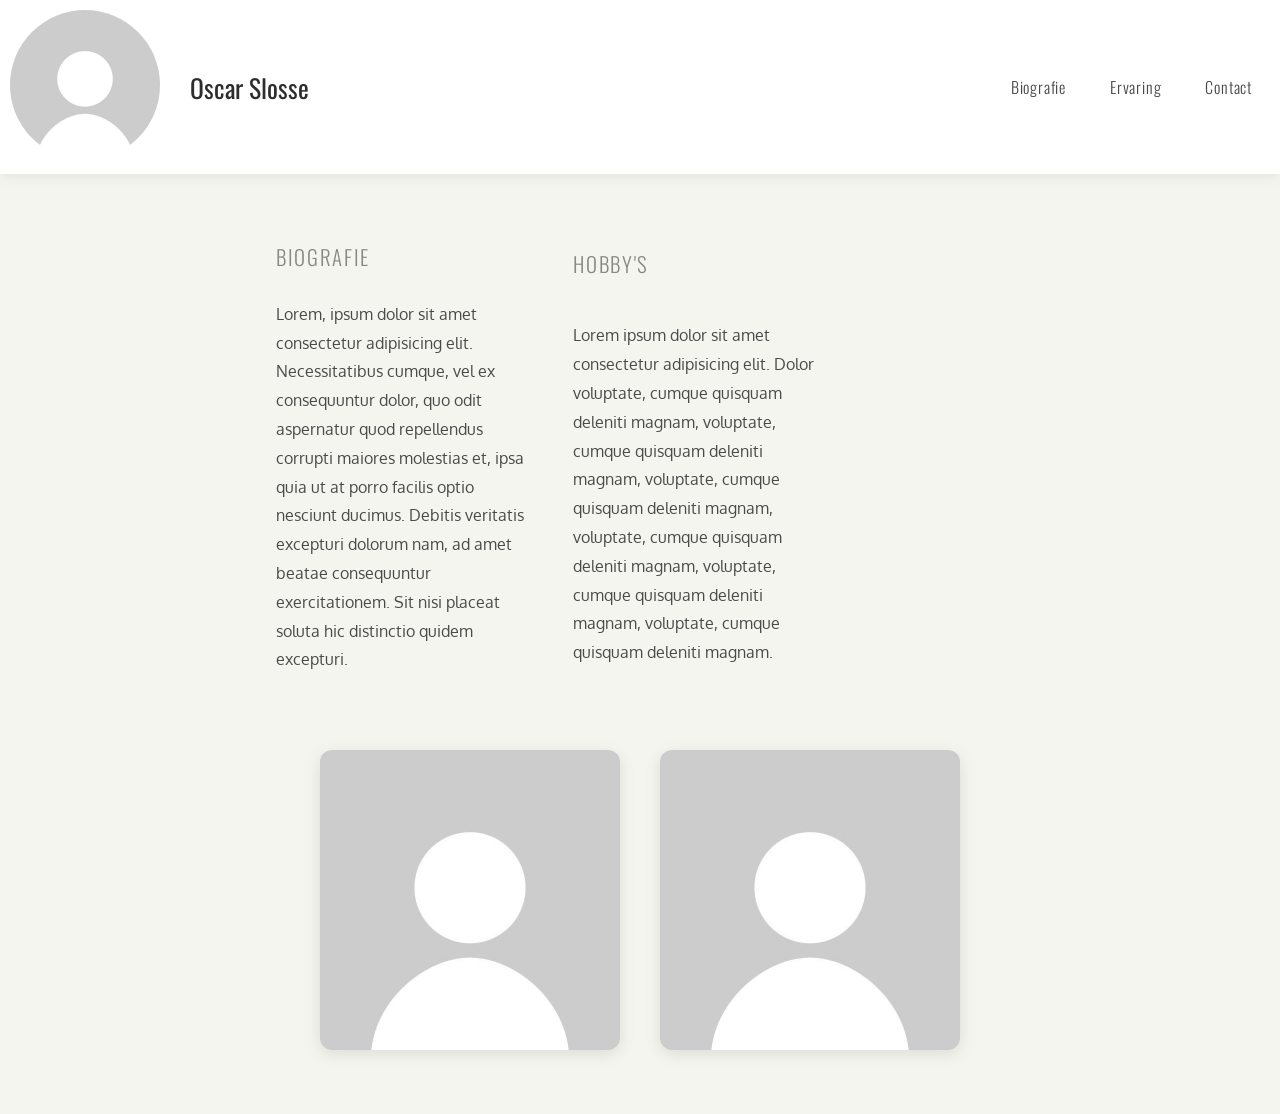
==== index.html @ 10321d47 "base design of my website, not sure what colors yet, buuuut i have 8 hours to finalize my decision :" ====
<!doctype html>
<html lang="en">
    <head>
        <meta charset="UTF-8" />
        <meta name="viewport" content="width=device-width, initial-scale=1.0" />
        <link rel="stylesheet" href="style.css" />
        <title>Oscar Slosse - Biografie</title>
    </head>
    <body>
        <div class="wrapper">
            <div class="nav">
                <div class="pfp">
                    <img src="images/pfp.jpg" alt="profiel foto" width="150px" />
                </div>
                <div class="flex">
                    <div class="naam">
                        <h1>Oscar Slosse</h1>
                    </div>
                    <div class="navbar">
                        <ul>
                            <li><a href="index.html">Biografie</a></li>
                            <li><a href="index.html">Ervaring</a></li>
                            <li><a href="index.html">Contact</a></li>
                        </ul>
                    </div>
                </div>
            </div>
            <div class="bio">
                <div class="heroh">
                    <div class="hero">
                        <h3>Biografie</h3>
                        <p>
                            Lorem, ipsum dolor sit amet consectetur adipisicing elit.
                            Necessitatibus cumque, vel ex consequuntur dolor, quo odit
                            aspernatur quod repellendus corrupti maiores molestias et, ipsa quia
                            ut at porro facilis optio nesciunt ducimus. Debitis veritatis
                            excepturi dolorum nam, ad amet beatae consequuntur exercitationem.
                            Sit nisi placeat soluta hic distinctio quidem excepturi.
                        </p>
                    </div>
                    <div class="hobby">
                        <h3>Hobby's</h3>
                        <p>
                            Lorem ipsum dolor sit amet consectetur adipisicing elit. Dolor
                            voluptate, cumque quisquam deleniti magnam, voluptate, cumque
                            quisquam deleniti magnam, voluptate, cumque quisquam deleniti
                            magnam, voluptate, cumque quisquam deleniti magnam, voluptate,
                            cumque quisquam deleniti magnam, voluptate, cumque quisquam
                            deleniti magnam.
                        </p>
                    </div>
                </div>
                <div class="imgwrapper">
                    <div class="foto-samen">
                        <div class="img1">
                            <img src="images/pfp.jpg" alt="linker foto" />
                        </div>
                        <div class="img2">
                            <img src="images/pfp.jpg" alt="rechter foto" />
                        </div>
                    </div>
                </div>
            </div>
        </div>
    </body>
</html>
---- style.css ----
@import url("https://fonts.googleapis.com/css2?family=Oswald:wght@200..700&display=swap");
@import url('https://fonts.googleapis.com/css2?family=Oxygen:wght@400;700&display=swap');

body {
    margin: 0;
    font-family: "Oxygen", sans-serif;
    color: #2d2d2d;
    background-color: #f5f5f0;
}
.wrapper {
    margin: 0 auto;
}
.pfp img {
    border-radius: 50%;
}
.nav {
    background-color: #ffffff;
    display: flex;
    flex-direction: row;
    position: fixed;
    top: 0;
    width: 100%;
    padding: 10px;
    box-shadow: 0 2px 12px rgba(0, 0, 0, 0.08);
    box-sizing: border-box;
}
.flex {
    display: flex;
    justify-content: space-between;
    width: 100%;
    align-items: center;
}
.bio {
    padding-top: 20px;
}

.heroh {
    display: flex;
    flex-direction: row;
    width: 60%;
    margin: 0 auto;
    gap: 24px;
}

.hobby {
    padding-top: 200px;
    padding-left: 20px;
    display: flex;
    flex-direction: column;
    justify-content: space-around;
    width: 33%;
}
.naam {
    margin-left: 30px;
}
.naam h1 {
    font-family: "Oswald", sans-serif;
    font-weight: 400;
    font-size: 1.6rem;
    color: #2d2d2d;
    margin: 0;
}
.navbar ul {
    display: flex;
    flex-direction: row;
    margin-right: 10%;
    list-style-type: none;
    padding: 0;
    gap: 8px;
}

.navbar ul li {
    color: #4a4a4a;
    font-family: "Oswald", sans-serif;
    font-size: 1rem;
    font-weight: 300;
    background-color: transparent;
    margin-right: 0;
    padding: 8px 18px;
    border-radius: 8px;
    letter-spacing: 0.05em;
    transition: background-color 0.2s, color 0.2s;
}
.navbar ul li a {
    color: inherit;
    text-decoration: none;
}

.navbar ul li:hover {
    background-color: #e8e8e3;
    color: #1a1a1a;
    cursor: pointer;
}
.hero {
    padding-top: 200px;
    padding-left: 20px;
    display: flex;
    flex-direction: column;
    justify-content: space-around;
    width: 33%;
}
.hero h3, .hobby h3 {
    font-family: "Oswald", sans-serif;
    font-weight: 300;
    font-size: 1.3rem;
    letter-spacing: 0.08em;
    text-transform: uppercase;
    color: #888880;
    margin-bottom: 12px;
}
.hero p, .hobby p {
    line-height: 1.8;
    color: #4a4a4a;
}
.imgwrapper {
    display: flex;
    flex-direction: row;
    flex: 1;
    align-items: center;
    justify-content: center;
    padding: 40px 0;
}
.img1 img, .img2 img {
    width: 300px;
    border-radius: 12px;
    box-shadow: 0 4px 16px rgba(0, 0, 0, 0.1);
    padding: 0;
}

.foto-samen {
    display: flex;
    gap: 40px;
    padding: 20px;
}
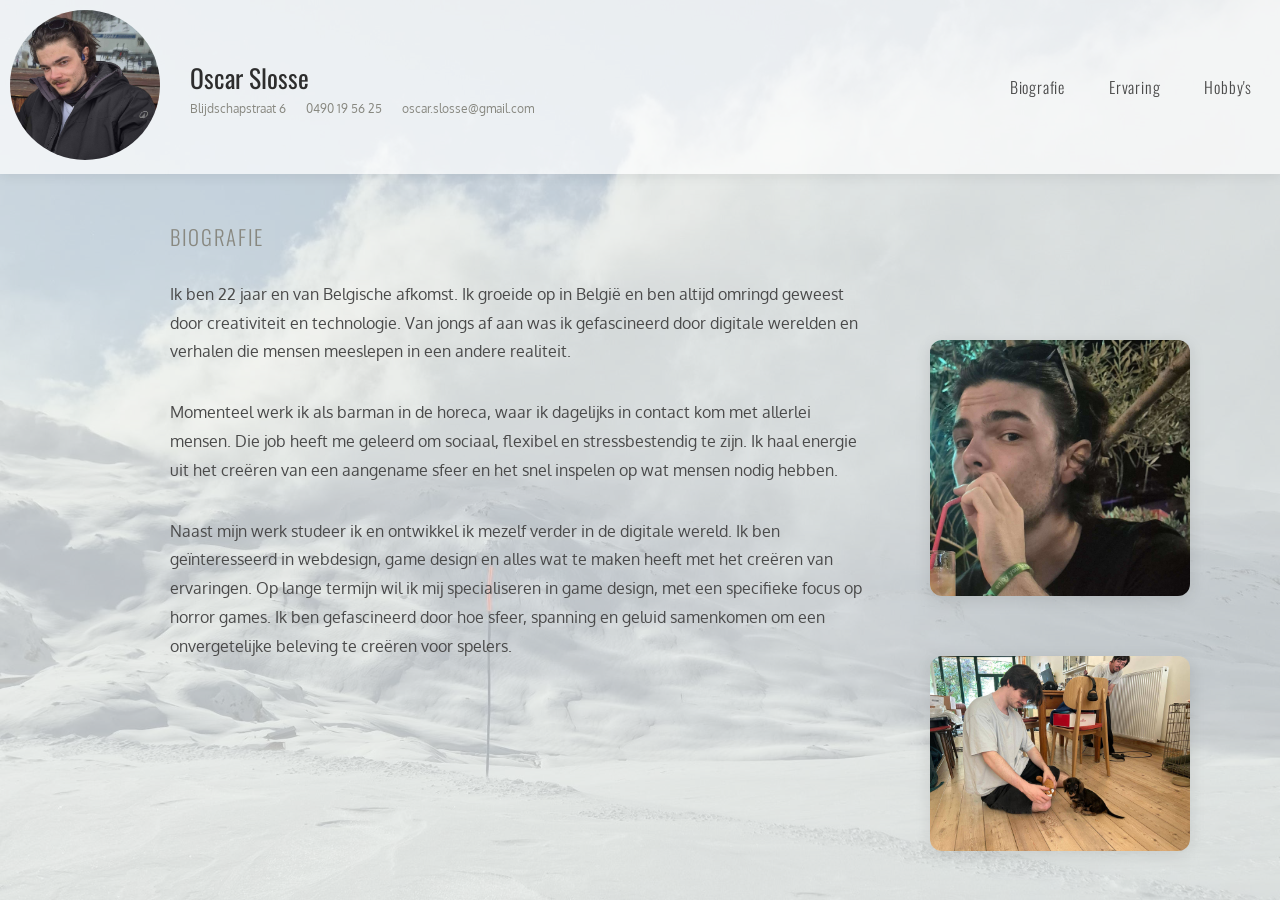
==== commit ab849197: "its coming all together on the 1st page" ====
--- a/index.html
+++ b/index.html
@@ -10,53 +10,46 @@
         <div class="wrapper">
             <div class="nav">
                 <div class="pfp">
-                    <img src="images/pfp.jpg" alt="profiel foto" width="150px" />
+                    <img src="images/sip.jpg" alt="profiel foto" width="150px" />
                 </div>
                 <div class="flex">
                     <div class="naam">
                         <h1>Oscar Slosse</h1>
+                        <div class="contact-info">
+                            <span>Blijdschapstraat 6</span>
+                            <span><a 0490195625>0490 19 56 25</a></span>
+                            <span><a oscar.slosse@gmail.com>oscar.slosse@gmail.com</a></span>
+                        </div>
                     </div>
                     <div class="navbar">
                         <ul>
                             <li><a href="index.html">Biografie</a></li>
                             <li><a href="index.html">Ervaring</a></li>
-                            <li><a href="index.html">Contact</a></li>
+                            <li><a href="index.html">Hobby's</a></li>
                         </ul>
                     </div>
                 </div>
             </div>
             <div class="bio">
-                <div class="heroh">
+                <div class="bio-layout">
                     <div class="hero">
                         <h3>Biografie</h3>
                         <p>
-                            Lorem, ipsum dolor sit amet consectetur adipisicing elit.
-                            Necessitatibus cumque, vel ex consequuntur dolor, quo odit
-                            aspernatur quod repellendus corrupti maiores molestias et, ipsa quia
-                            ut at porro facilis optio nesciunt ducimus. Debitis veritatis
-                            excepturi dolorum nam, ad amet beatae consequuntur exercitationem.
-                            Sit nisi placeat soluta hic distinctio quidem excepturi.
+                            Ik ben 22 jaar en van Belgische afkomst. Ik groeide op in België en ben altijd omringd geweest door creativiteit en technologie. Van jongs af aan was ik gefascineerd door digitale werelden en verhalen die mensen meeslepen in een andere realiteit.
+                        </p>
+                        <p>
+                            Momenteel werk ik als barman in de horeca, waar ik dagelijks in contact kom met allerlei mensen. Die job heeft me geleerd om sociaal, flexibel en stressbestendig te zijn. Ik haal energie uit het creëren van een aangename sfeer en het snel inspelen op wat mensen nodig hebben.
+                        </p>
+                        <p>
+                            Naast mijn werk studeer ik en ontwikkel ik mezelf verder in de digitale wereld. Ik ben geïnteresseerd in webdesign, game design en alles wat te maken heeft met het creëren van ervaringen. Op lange termijn wil ik mij specialiseren in game design, met een specifieke focus op horror games. Ik ben gefascineerd door hoe sfeer, spanning en geluid samenkomen om een onvergetelijke beleving te creëren voor spelers.
                         </p>
                     </div>
-                    <div class="hobby">
-                        <h3>Hobby's</h3>
-                        <p>
-                            Lorem ipsum dolor sit amet consectetur adipisicing elit. Dolor
-                            voluptate, cumque quisquam deleniti magnam, voluptate, cumque
-                            quisquam deleniti magnam, voluptate, cumque quisquam deleniti
-                            magnam, voluptate, cumque quisquam deleniti magnam, voluptate,
-                            cumque quisquam deleniti magnam, voluptate, cumque quisquam
-                            deleniti magnam.
-                        </p>
-                    </div>
-                </div>
-                <div class="imgwrapper">
-                    <div class="foto-samen">
+                    <div class="imgwrapper">
                         <div class="img1">
-                            <img src="images/pfp.jpg" alt="linker foto" />
+                            <img src="images/drink.jpg" alt="linker foto" />
                         </div>
                         <div class="img2">
-                            <img src="images/pfp.jpg" alt="rechter foto" />
+                            <img src="images/dog.jpg" alt="rechter foto" />
                         </div>
                     </div>
                 </div>
--- a/style.css
+++ b/style.css
@@ -1,11 +1,18 @@
 @import url("https://fonts.googleapis.com/css2?family=Oswald:wght@200..700&display=swap");
 @import url('https://fonts.googleapis.com/css2?family=Oxygen:wght@400;700&display=swap');
 
+html {
+    background-image: url("images/snow.jpg");
+    background-size: cover;
+    background-position: center;
+    background-attachment: fixed;
+}
 body {
     margin: 0;
     font-family: "Oxygen", sans-serif;
     color: #2d2d2d;
-    background-color: #f5f5f0;
+    background-color: rgba(245, 245, 240, 0.7);
+    min-height: 100vh;
 }
 .wrapper {
     margin: 0 auto;
@@ -14,7 +21,7 @@
     border-radius: 50%;
 }
 .nav {
-    background-color: #ffffff;
+    background-color: rgba(255, 255, 255, 0.7);
     display: flex;
     flex-direction: row;
     position: fixed;
@@ -34,12 +41,14 @@
     padding-top: 20px;
 }
 
-.heroh {
+.bio-layout {
     display: flex;
     flex-direction: row;
-    width: 60%;
+    align-items: flex-start;
+    max-width: 1100px;
     margin: 0 auto;
-    gap: 24px;
+    padding: 0 40px;
+    gap: 60px;
 }
 
 .hobby {
@@ -58,7 +67,17 @@
     font-weight: 400;
     font-size: 1.6rem;
     color: #2d2d2d;
-    margin: 0;
+    margin: 0 0 4px 0;
+}
+.contact-info {
+    display: flex;
+    gap: 20px;
+    font-size: 0.78rem;
+    color: #888880;
+}
+.contact-info a {
+    color: inherit;
+    text-decoration: none;
 }
 .navbar ul {
     display: flex;
@@ -92,12 +111,11 @@
     cursor: pointer;
 }
 .hero {
-    padding-top: 200px;
-    padding-left: 20px;
+    padding-top: 180px;
+    padding-left: 80px;
     display: flex;
     flex-direction: column;
-    justify-content: space-around;
-    width: 33%;
+    flex: 1;
 }
 .hero h3, .hobby h3 {
     font-family: "Oswald", sans-serif;
@@ -114,21 +132,15 @@
 }
 .imgwrapper {
     display: flex;
-    flex-direction: row;
-    flex: 1;
+    flex-direction: column;
     align-items: center;
-    justify-content: center;
-    padding: 40px 0;
+    gap: 60px;
+    padding-top: 320px;
+    flex-shrink: 0;
 }
 .img1 img, .img2 img {
-    width: 300px;
+    width: 260px;
     border-radius: 12px;
     box-shadow: 0 4px 16px rgba(0, 0, 0, 0.1);
-    padding: 0;
-}
-
-.foto-samen {
-    display: flex;
-    gap: 40px;
-    padding: 20px;
+    display: block;
 }
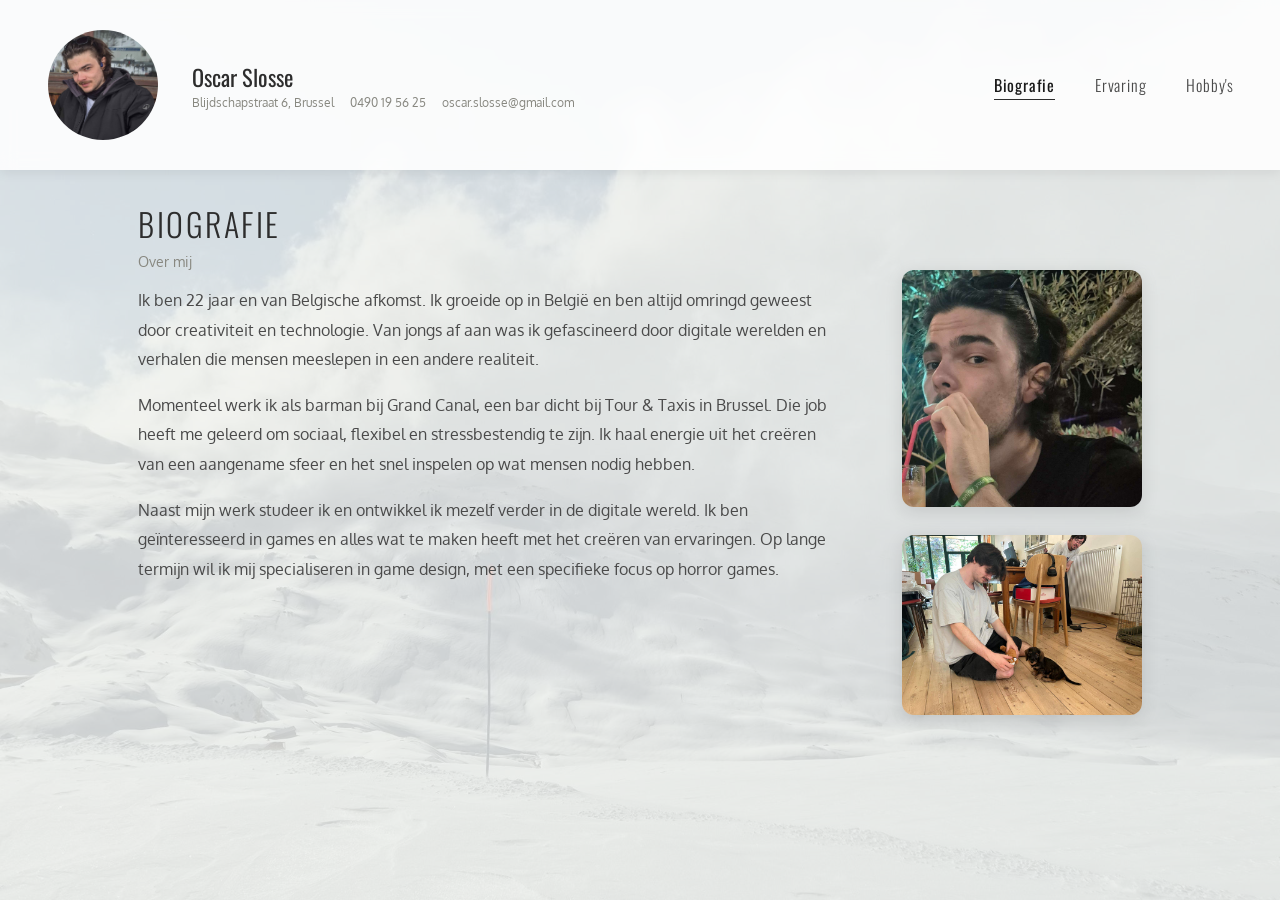
==== commit ad5169a7: "final product Co-authored-by: Copilot <copilot@github.com>" ====
--- a/index.html
+++ b/index.html
@@ -1,59 +1,69 @@
 <!doctype html>
-<html lang="en">
+<html lang="nl">
     <head>
         <meta charset="UTF-8" />
         <meta name="viewport" content="width=device-width, initial-scale=1.0" />
+        <meta name="description" content="Oscar Slosse - Belgische student en barman uit Brussel, geïnteresseerd in webdesign en game design. Lees mijn biografie, bekijk mijn ervaring en hobby's." />
         <link rel="stylesheet" href="style.css" />
         <title>Oscar Slosse - Biografie</title>
     </head>
     <body>
-        <div class="wrapper">
-            <div class="nav">
+        <nav class="nav">
+            <div class="nav-brand">
                 <div class="pfp">
-                    <img src="images/sip.jpg" alt="profiel foto" width="150px" />
+                    <img src="images/sip.jpg" alt="Profielfoto van Oscar Slosse" />
                 </div>
-                <div class="flex">
-                    <div class="naam">
-                        <h1>Oscar Slosse</h1>
-                        <div class="contact-info">
-                            <span>Blijdschapstraat 6</span>
-                            <span><a 0490195625>0490 19 56 25</a></span>
-                            <span><a oscar.slosse@gmail.com>oscar.slosse@gmail.com</a></span>
-                        </div>
-                    </div>
-                    <div class="navbar">
-                        <ul>
-                            <li><a href="index.html">Biografie</a></li>
-                            <li><a href="index.html">Ervaring</a></li>
-                            <li><a href="index.html">Hobby's</a></li>
-                        </ul>
+                <div class="naam">
+                    <h1>Oscar Slosse</h1>
+                    <div class="contact-info">
+                        <span>Blijdschapstraat 6, Brussel</span>
+                        <span><a +32490195625>0490 19 56 25</a></span>
+                        <span><a oscar.slosse@gmail.com>oscar.slosse@gmail.com</a></span>
                     </div>
                 </div>
             </div>
-            <div class="bio">
-                <div class="bio-layout">
-                    <div class="hero">
-                        <h3>Biografie</h3>
-                        <p>
-                            Ik ben 22 jaar en van Belgische afkomst. Ik groeide op in België en ben altijd omringd geweest door creativiteit en technologie. Van jongs af aan was ik gefascineerd door digitale werelden en verhalen die mensen meeslepen in een andere realiteit.
-                        </p>
-                        <p>
-                            Momenteel werk ik als barman in de horeca, waar ik dagelijks in contact kom met allerlei mensen. Die job heeft me geleerd om sociaal, flexibel en stressbestendig te zijn. Ik haal energie uit het creëren van een aangename sfeer en het snel inspelen op wat mensen nodig hebben.
-                        </p>
-                        <p>
-                            Naast mijn werk studeer ik en ontwikkel ik mezelf verder in de digitale wereld. Ik ben geïnteresseerd in webdesign, game design en alles wat te maken heeft met het creëren van ervaringen. Op lange termijn wil ik mij specialiseren in game design, met een specifieke focus op horror games. Ik ben gefascineerd door hoe sfeer, spanning en geluid samenkomen om een onvergetelijke beleving te creëren voor spelers.
-                        </p>
-                    </div>
-                    <div class="imgwrapper">
-                        <div class="img1">
-                            <img src="images/drink.jpg" alt="linker foto" />
-                        </div>
-                        <div class="img2">
-                            <img src="images/dog.jpg" alt="rechter foto" />
-                        </div>
-                    </div>
+            <button class="hamburger" aria-label="Toggle navigatie" onclick="toggleMenu()">
+                <span></span>
+                <span></span>
+                <span></span>
+            </button>
+            <div class="navbar">
+                <ul>
+                    <li><a href="index.html" class="active">Biografie</a></li>
+                    <li><a href="ervaring.html">Ervaring</a></li>
+                    <li><a href="hobby.html">Hobby's</a></li>
+                </ul>
+            </div>
+        </nav>
+
+        <main class="page-content">
+            <div class="page-header">
+                <h2>Biografie</h2>
+                <p class="subtitle">Over mij</p>
+            </div>
+            <div class="bio-layout">
+                <div class="hero">
+                    <p>
+                        Ik ben 22 jaar en van Belgische afkomst. Ik groeide op in België en ben altijd omringd geweest door creativiteit en technologie. Van jongs af aan was ik gefascineerd door digitale werelden en verhalen die mensen meeslepen in een andere realiteit.
+                    </p>
+                    <p>
+                        Momenteel werk ik als barman bij Grand Canal, een bar dicht bij Tour & Taxis in Brussel. Die job heeft me geleerd om sociaal, flexibel en stressbestendig te zijn. Ik haal energie uit het creëren van een aangename sfeer en het snel inspelen op wat mensen nodig hebben.
+                    </p>
+                    <p>
+                        Naast mijn werk studeer ik en ontwikkel ik mezelf verder in de digitale wereld. Ik ben geïnteresseerd in games en alles wat te maken heeft met het creëren van ervaringen. Op lange termijn wil ik mij specialiseren in game design, met een specifieke focus op horror games.
+                    </p>
+                </div>
+                <div class="imgwrapper">
+                    <img src="images/drink.jpg" alt="Oscar als barman bij Grand Canal" />
+                    <img src="images/dog.jpg" alt="Oscar in zijn vrije tijd" />
                 </div>
             </div>
-        </div>
+        </main>
+        <script>
+            function toggleMenu() {
+                document.querySelector('.nav').classList.toggle('nav-open');
+                document.querySelector('.hamburger').classList.toggle('active');
+            }
+        </script>
     </body>
 </html>
--- a/style.css
+++ b/style.css
@@ -1,5 +1,22 @@
 @import url("https://fonts.googleapis.com/css2?family=Oswald:wght@200..700&display=swap");
 @import url('https://fonts.googleapis.com/css2?family=Oxygen:wght@400;700&display=swap');
+
+
+@keyframes fadeInUp {
+    from { opacity: 0; transform: translateY(28px); }
+    to   { opacity: 1; transform: translateY(0); }
+}
+@keyframes fadeIn {
+    from { opacity: 0; }
+    to   { opacity: 1; }
+}
+@keyframes bounce {
+    0%, 100% { transform: translateX(-50%) translateY(0); }
+    50%       { transform: translateX(-50%) translateY(9px); }
+}
+
+
+*, *::before, *::after { box-sizing: border-box; }
 
 html {
     background-image: url("images/snow.jpg");
@@ -11,136 +28,555 @@
     margin: 0;
     font-family: "Oxygen", sans-serif;
     color: #2d2d2d;
-    background-color: rgba(245, 245, 240, 0.7);
+    background-color: rgba(245, 245, 240, 0.8);
     min-height: 100vh;
 }
-.wrapper {
-    margin: 0 auto;
-}
-.pfp img {
-    border-radius: 50%;
-}
+
+
 .nav {
-    background-color: rgba(255, 255, 255, 0.7);
+    background-color: rgba(255, 255, 255, 0.88);
+    backdrop-filter: blur(8px);
     display: flex;
     flex-direction: row;
+    align-items: center;
+    justify-content: space-between;
     position: fixed;
     top: 0;
     width: 100%;
-    padding: 10px;
+    padding: 10px 28px;
+    min-height: 90px;
     box-shadow: 0 2px 12px rgba(0, 0, 0, 0.08);
+    z-index: 100;
+    flex-wrap: wrap;
+    gap: 8px;
     box-sizing: border-box;
 }
-.flex {
-    display: flex;
-    justify-content: space-between;
-    width: 100%;
+.nav-brand {
+    display: flex;
     align-items: center;
-}
-.bio {
-    padding-top: 20px;
-}
-
-.bio-layout {
-    display: flex;
-    flex-direction: row;
-    align-items: flex-start;
-    max-width: 1100px;
-    margin: 0 auto;
-    padding: 0 40px;
-    gap: 60px;
-}
-
-.hobby {
-    padding-top: 200px;
-    padding-left: 20px;
-    display: flex;
-    flex-direction: column;
-    justify-content: space-around;
-    width: 33%;
+    gap: 14px;
+}
+.pfp img {
+    border-radius: 50%;
+    width: 150px;
+    height: 150px;
+    object-fit: cover;
+    display: block;
+    padding: 20px;
 }
 .naam {
-    margin-left: 30px;
+    margin: 0;
 }
 .naam h1 {
     font-family: "Oswald", sans-serif;
     font-weight: 400;
-    font-size: 1.6rem;
+    font-size: 1.4rem;
     color: #2d2d2d;
-    margin: 0 0 4px 0;
+    margin: 0 0 2px;
 }
 .contact-info {
     display: flex;
-    gap: 20px;
-    font-size: 0.78rem;
+    gap: 16px;
+    font-size: 0.72rem;
     color: #888880;
+    flex-wrap: wrap;
 }
 .contact-info a {
     color: inherit;
     text-decoration: none;
 }
+
+.hamburger {
+    display: none;
+    flex-direction: column;
+    gap: 5px;
+    background: none;
+    border: none;
+    cursor: pointer;
+    padding: 6px;
+    border-radius: 6px;
+    transition: background-color 0.2s ease;
+}
+.hamburger:hover {
+    background-color: rgba(0, 0, 0, 0.07);
+}
+.hamburger:hover span {
+    background-color: #000000;
+}
+.hamburger span {
+    display: block;
+    width: 24px;
+    height: 2px;
+    background-color: #2d2d2d;
+    border-radius: 2px;
+    transform-origin: center;
+    transition: transform 0.3s ease, opacity 0.3s ease;
+}
+.hamburger.active span:nth-child(1) { transform: translateY(7px) rotate(45deg); } /* AI gebruik*/
+.hamburger.active span:nth-child(2) { opacity: 0; transform: scaleX(0); } /* AI gebruik*/
+.hamburger.active span:nth-child(3) { transform: translateY(-7px) rotate(-45deg); } /* AI gebruik*/
+
+
 .navbar ul {
     display: flex;
     flex-direction: row;
-    margin-right: 10%;
-    list-style-type: none;
+    list-style: none;
     padding: 0;
-    gap: 8px;
-}
-
-.navbar ul li {
+    margin: 0;
+    gap: 4px;
+}
+.navbar ul li a {
+    display: block;
     color: #4a4a4a;
     font-family: "Oswald", sans-serif;
     font-size: 1rem;
     font-weight: 300;
-    background-color: transparent;
-    margin-right: 0;
+    text-decoration: none;
     padding: 8px 18px;
     border-radius: 8px;
     letter-spacing: 0.05em;
+    position: relative;
     transition: background-color 0.2s, color 0.2s;
 }
-.navbar ul li a {
-    color: inherit;
-    text-decoration: none;
-}
-
-.navbar ul li:hover {
-    background-color: #e8e8e3;
+.navbar ul li a::after {
+    content: '';
+    position: absolute;
+    bottom: 5px;
+    left: 18px;
+    right: 18px;
+    height: 1px;
+    background-color: #2d2d2d;
+    transform: scaleX(0);
+    transform-origin: left;
+    transition: transform 0.25s ease;
+}
+
+.navbar ul li a:hover::after,
+.navbar ul li a.active::after {
+    transform: scaleX(1);
+}
+.navbar ul li a.active {
     color: #1a1a1a;
-    cursor: pointer;
-}
-.hero {
-    padding-top: 180px;
-    padding-left: 80px;
-    display: flex;
-    flex-direction: column;
-    flex: 1;
-}
-.hero h3, .hobby h3 {
+    font-weight: 400;
+}
+
+.page-content {
+    padding-top: 200px;
+    padding-bottom: 60px;
+    max-width: 1100px;
+    margin: 0 auto;
+    padding-left: 48px;
+    padding-right: 48px;
+    animation: fadeInUp 0.55s ease both;
+}
+.page-header h2 {
     font-family: "Oswald", sans-serif;
     font-weight: 300;
-    font-size: 1.3rem;
+    font-size: 2rem;
     letter-spacing: 0.08em;
     text-transform: uppercase;
+    color: #2d2d2d;
+    margin: 0;
+}
+.page-header .subtitle {
     color: #888880;
-    margin-bottom: 12px;
-}
-.hero p, .hobby p {
-    line-height: 1.8;
+    font-size: 0.88rem;
+    margin: 6px 0 0;
+}
+
+
+.bio-layout {
+    display: flex;
+    flex-direction: row;
+    align-items: flex-start;
+    gap: 60px;
+}
+.hero p {
+    line-height: 1.85;
     color: #4a4a4a;
+    margin-bottom: 16px;
 }
 .imgwrapper {
     display: flex;
     flex-direction: column;
     align-items: center;
-    gap: 60px;
-    padding-top: 320px;
+    gap: 28px;
     flex-shrink: 0;
 }
-.img1 img, .img2 img {
-    width: 260px;
+.imgwrapper img {
+    width: 240px;
     border-radius: 12px;
-    box-shadow: 0 4px 16px rgba(0, 0, 0, 0.1);
+    box-shadow: 0 4px 18px rgba(0, 0, 0, 0.11);
     display: block;
-}+    transition: transform 0.3s ease, box-shadow 0.3s ease;
+}
+.imgwrapper img:hover {
+    transform: scale(1.04);
+    box-shadow: 0 10px 30px rgba(0, 0, 0, 0.18);
+}
+
+.timeline-section-label {
+    font-family: "Oswald", sans-serif;
+    font-weight: 300;
+    font-size: 0.8rem;
+    letter-spacing: 0.14em;
+    text-transform: uppercase;
+    color: #888880;
+    margin: 36px 0 14px;
+}
+.timeline {
+    display: flex;
+    flex-direction: column;
+    max-width: 680px;
+}
+.timeline-item {
+    display: flex;
+    gap: 20px;
+    animation: fadeInUp 0.5s ease both;
+}
+
+.timeline-item:hover .timeline-dot {
+    background-color: #888880;
+}
+
+.timeline-card {
+    background: rgba(255, 255, 255, 0.72);
+    border-radius: 10px;
+    padding: 18px 22px;
+    flex: 1;
+    margin-bottom: 20px;
+    box-shadow: 0 2px 8px rgba(0, 0, 0, 0.05);
+    transition: box-shadow 0.25s ease, transform 0.25s ease;
+}
+.timeline-card:hover {
+    box-shadow: 0 6px 22px rgba(0, 0, 0, 0.1);
+    transform: translateY(-2px);
+}
+.timeline-card h4 {
+    font-family: "Oswald", sans-serif;
+    font-weight: 400;
+    font-size: 1.05rem;
+    margin: 0 0 4px;
+    color: #2d2d2d;
+}
+
+.timeline-card p {
+    font-size: 0.9rem;
+    line-height: 1.75;
+    color: #4a4a4a;
+    margin: 0;
+}
+.hobby-grid {
+    display: grid;
+    grid-template-columns: repeat(3, 1fr);
+    gap: 24px;
+}
+.hobby-card {
+    position: relative;
+    border-radius: 12px;
+    overflow: hidden;
+    aspect-ratio: 1 / 1;
+    background-size: cover;
+    background-position: center;
+    box-shadow: 0 4px 18px rgba(0, 0, 0, 0.18);
+    transition: box-shadow 0.3s ease, transform 0.3s ease;
+    animation: fadeInUp 0.5s ease both;
+    cursor: default;
+}
+
+.hobby-card:hover {
+    box-shadow: 0 12px 36px rgba(0, 0, 0, 0.32);
+    transform: translateY(-5px) scale(1.02);
+}
+.hobby-card-overlay {
+    position: absolute;
+    inset: 0;
+    background: linear-gradient(to top, rgba(0,0,0,0.82) 40%, rgba(0,0,0,0.15) 100%);
+    display: flex;
+    flex-direction: column;
+    justify-content: flex-end;
+    padding: 22px 20px;
+    transition: background 0.3s ease;
+}
+.hobby-card:hover .hobby-card-overlay {
+    background: linear-gradient(to top, rgba(0,0,0,0.9) 50%, rgba(0,0,0,0.25) 100%);
+}
+.hobby-card h4 {
+    font-family: "Oswald", sans-serif;
+    font-weight: 400;
+    font-size: 1.2rem;
+    margin: 0 0 8px;
+    color: #ffffff;
+    letter-spacing: 0.06em;
+    text-transform: uppercase;
+}
+.hobby-card p {
+    font-size: 0.82rem;
+    line-height: 1.65;
+    color: rgba(255,255,255,0.82);
+    margin: 0;
+    max-height: 0;
+    overflow: hidden;
+    opacity: 0;
+    transition: max-height 0.4s ease, opacity 0.35s ease;
+}
+.hobby-card:hover p {
+    max-height: 120px;
+    opacity: 1;
+}
+
+.hobby-scroll-wrapper {
+    margin-top: 90px;
+    height: calc(100vh - 90px);
+    overflow-y: scroll;
+    scroll-snap-type: y mandatory;
+    scroll-behavior: smooth;
+}
+.hobby-section {
+    height: calc(100vh - 90px);
+    scroll-snap-align: start;
+    background-size: cover;
+    background-position: center;
+    display: flex;
+    align-items: center;
+    justify-content: center;
+    position: relative;
+    overflow: hidden;
+}
+.section-digital {
+    background-image: linear-gradient(rgba(245,245,240,0.9), rgba(245,245,240,0.9)), url("images/snow.jpg"); 
+}
+.section-klimmen {
+    background-image: linear-gradient(rgba(10,45,20,0.55), rgba(10,45,20,0.55)), url("images/camp.jpg");
+    background-position: center;
+}
+.section-buitenleven {
+    background: linear-gradient(135deg, #1a3320 0%, #2d5a3d 60%, #1a3320 100%);
+}
+.hobby-section-inner {
+    max-width: 1000px;
+    width: 100%;
+    padding: 40px 48px;
+    animation: fadeInUp 0.55s ease both;
+}
+.section-title {
+    font-family: "Oswald", sans-serif;
+    font-weight: 300;
+    font-size: 2.4rem;
+    letter-spacing: 0.08em;
+    text-transform: uppercase;
+    margin: 0 0 8px;
+}
+.section-digital .section-title { color: #2d2d2d; } /* AI gebruik*/
+.section-klimmen .section-title, /* AI gebruik*/
+.section-buitenleven .section-title { color: #ffffff; } /* AI gebruik*/ 
+.section-tag {
+    font-family: "Oswald", sans-serif;
+    font-size: 0.75rem;
+    letter-spacing: 0.18em;
+    text-transform: uppercase;
+    margin-bottom: 16px;
+    display: inline-block;
+}
+.section-digital .section-tag { color: #888880; } /* AI gebruik*/
+.section-klimmen .section-tag, /* AI gebruik*/ 
+.section-buitenleven .section-tag { color: rgba(255,255,255,0.55); } /* AI gebruik*/
+.section-intro {
+    font-size: 1rem;
+    line-height: 1.8;
+    margin-bottom: 32px;
+    max-width: 640px;
+}
+.section-digital .section-intro { color: #4a4a4a; }
+.section-klimmen .section-intro,
+.section-buitenleven .section-intro { color: rgba(255,255,255,0.85); }
+
+
+.nav.nav-green {
+    background-color: rgba(18, 52, 28, 0.92);
+    box-shadow: 0 2px 12px rgba(0,0,0,0.22);
+    transition: background-color 0.5s ease, box-shadow 0.5s ease;
+}
+.nav.nav-green .naam h1 {
+    color: #c8eecf;
+}
+.nav.nav-green .contact-info {
+    color: rgba(180,230,190,0.7);
+}
+.nav.nav-green .navbar ul li a {
+    color: #a8dab5;
+}
+.nav.nav-green .navbar ul li a:hover {
+    background-color: rgba(255,255,255,0.1);
+    color: #ffffff;
+}
+.nav.nav-green .navbar ul li a::after {
+    background-color: #a8dab5;
+}
+.nav.nav-green .hamburger span {
+    background-color: #c8eecf;
+}
+
+.klimmen-layout {
+    display: flex;
+    align-items: center;
+    gap: 48px;
+}
+.klimmen-text {
+    flex: 1;
+}
+.klimmen-photo {
+    flex-shrink: 0;
+    width: 320px;
+}
+.klimmen-photo img {
+    width: 100%;
+    border-radius: 14px;
+    box-shadow: 0 6px 28px rgba(0,0,0,0.35);
+    display: block;
+    object-fit: cover;
+    max-height: 440px;
+}
+
+
+.green-grid {
+    display: grid;
+    grid-template-columns: repeat(auto-fill, minmax(220px, 1fr));
+    gap: 20px;
+}
+.green-card {
+    background: rgba(255,255,255,0.1);
+    border: 1px solid rgba(255,255,255,0.18);
+    border-radius: 12px;
+    padding: 24px 20px;
+    backdrop-filter: blur(4px);
+    transition: background 0.25s ease, transform 0.25s ease;
+    animation: fadeInUp 0.5s ease both;
+}
+.green-card:nth-child(1) { animation-delay: 0.05s; } /* AI gebruik*/
+.green-card:nth-child(2) { animation-delay: 0.17s; } /* AI gebruik*/
+.green-card:nth-child(3) { animation-delay: 0.29s; }  /* AI gebruik*/
+.green-card:hover {
+    background: rgba(255,255,255,0.18);
+    transform: translateY(-4px);
+}
+.green-card .hobby-icon { font-size: 2rem; margin-bottom: 12px; display: block; }
+.green-card h4 {
+    font-family: "Oswald", sans-serif;
+    font-weight: 400;
+    font-size: 1.05rem;
+    letter-spacing: 0.04em;
+    margin: 0 0 8px;
+    color: #a8e6b4;
+}
+.green-card p {
+    font-size: 0.88rem;
+    line-height: 1.7;
+    color: rgba(255,255,255,0.82);
+    margin: 0;
+}
+
+.scroll-hint {
+    position: absolute;
+    bottom: 28px;
+    left: 50%;
+    transform: translateX(-50%);
+    display: flex;
+    flex-direction: column;
+    align-items: center;
+    gap: 4px;
+    color: #888880;
+    font-size: 0.7rem;
+    letter-spacing: 0.12em;
+    text-transform: uppercase;
+    animation: bounce 1.8s infinite ease-in-out;
+    cursor: default;
+    user-select: none;
+}
+.scroll-hint svg {
+    width: 18px;
+    height: 18px;
+    stroke: currentColor;
+    fill: none;
+}
+
+@media (max-width: 768px) {
+    .nav {
+        padding: 10px 16px;
+    }
+    .contact-info {
+        display: none;
+    }
+    .hamburger {
+        display: flex;
+    }
+    .navbar {
+        width: 100%;
+        max-height: 0;
+        overflow: hidden;
+        opacity: 0;
+        order: 3;
+        transition: max-height 0.35s cubic-bezier(0.4, 0, 0.2, 1), opacity 0.25s ease;
+    }
+    .nav.nav-open .navbar {
+        max-height: 300px;
+        opacity: 1;
+    }
+    .navbar ul {
+        flex-direction: column;
+        padding: 10px 0 6px;
+        gap: 2px;
+    }
+    .page-content {
+        padding-top: 84px;
+        padding-left: 20px;
+        padding-right: 20px;
+    }
+    .bio-layout {
+        flex-direction: column;
+        gap: 28px;
+    }
+    .imgwrapper {
+        flex-direction: row;
+        flex-wrap: wrap;
+        justify-content: center;
+    }
+    .imgwrapper img {
+        width: 150px;
+    }
+    .hobby-grid {
+        grid-template-columns: 1fr;
+    }
+    .timeline {
+        max-width: 100%;
+    }
+    .hobby-scroll-wrapper {
+        margin-top: 90px;
+        height: auto;
+        overflow-y: visible;
+        scroll-snap-type: none;
+    }
+    .hobby-section {
+        height: auto;
+        min-height: 100vh;
+        scroll-snap-align: none;
+    }
+    .hobby-section-inner {
+        padding: 40px 20px;
+    }
+    .section-title {
+        font-size: 1.8rem;
+    }
+    .green-grid {
+        grid-template-columns: 1fr;
+    }
+    .scroll-hint {
+        display: none;
+    }
+    .klimmen-layout {
+        flex-direction: column;
+    }
+    .klimmen-photo {
+        width: 100%;
+    }
+}
